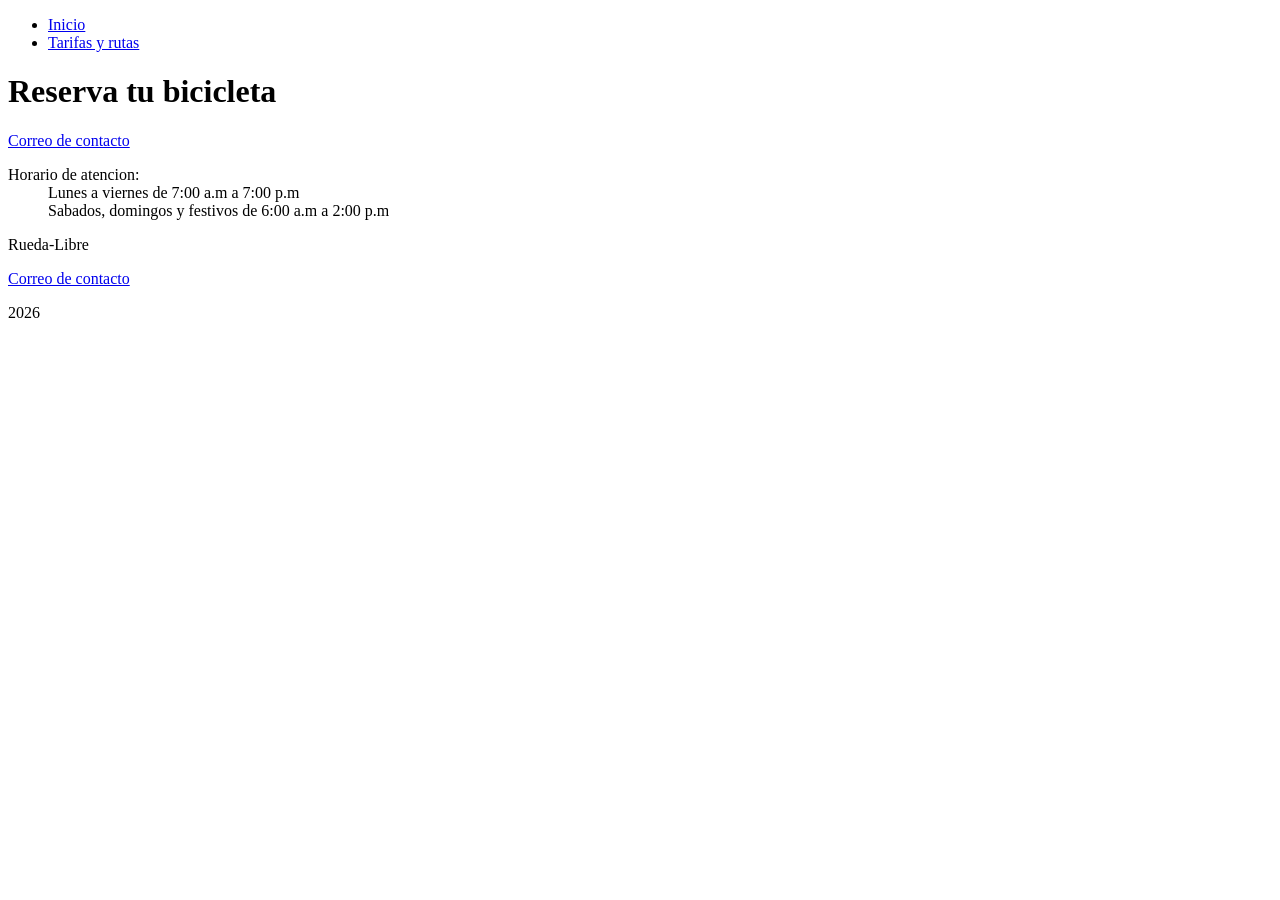
==== paginas/reservas.html @ eed3fe60 "Favicon useful" ====
<!DOCTYPE html>
<html lang="en">
<head>
    <meta charset="UTF-8">
    <meta name="viewport" content="width=device-width, initial-scale=1.0">
    <title>Reservas</title>
    <link rel="icon" href="../img/Logotipo de rueda-libre.png">
    <nav>
        <ul>
            <li><a href="../index.html">Inicio</a></li>
            <li><a href="tarifas.html">Tarifas y rutas</a></li>
            
        </ul>
    </nav>
</head>
<body>
<h1>Reserva tu bicicleta</h1>
    <a href="malito:matiasriosospina@gmail.com">Correo de contacto</a>
<dl>
    <dt>Horario de atencion:</dt>
    <dd>Lunes a viernes de 7:00 a.m a 7:00 p.m</dd>
    <dd>Sabados, domingos y festivos de 6:00 a.m a 2:00 p.m</dd>
</dl>
</body>
<footer>
    <p>Rueda-Libre</p>
    <a href="malito:matiasriosospina1@gmail.com">Correo de contacto</a>
    <p>2026</p>
</footer>
</html>
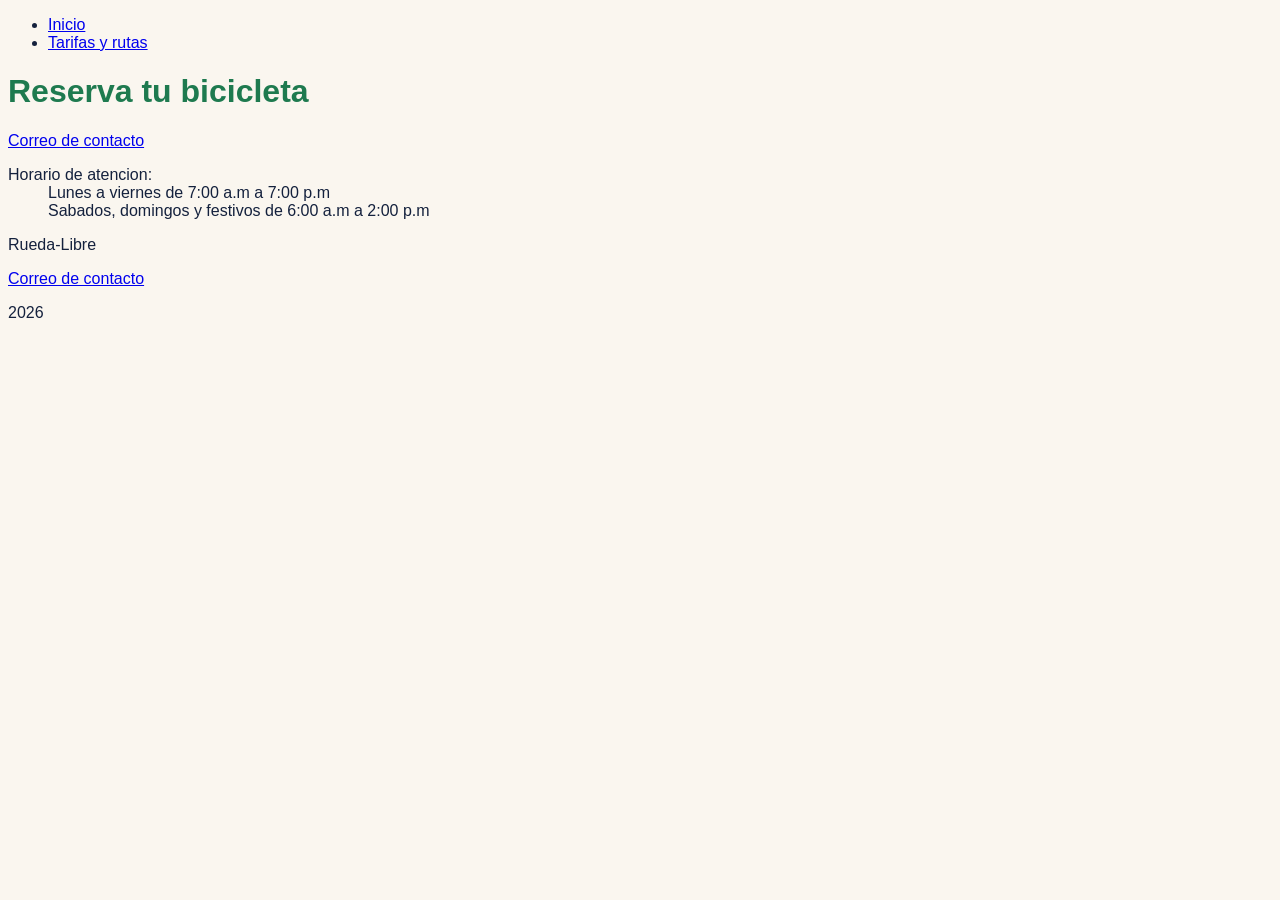
==== commit 1acd418b: "Avances en el proyecto" ====
--- a/paginas/reservas.html
+++ b/paginas/reservas.html
@@ -5,6 +5,7 @@
     <meta name="viewport" content="width=device-width, initial-scale=1.0">
     <title>Reservas</title>
     <link rel="icon" href="../img/Logotipo de rueda-libre.png">
+    <link rel="stylesheet" href="../CSS/styles.css">
     <nav>
         <ul>
             <li><a href="../index.html">Inicio</a></li>
--- a/CSS/styles.css
+++ b/CSS/styles.css
@@ -0,0 +1,27 @@
+:root {
+    --verde-ruta: #1E7A4F;
+    --naranja-pedal: #F39A2B;
+    --azul-noche: #14213D;
+    --crema: #FAF6EF;
+    --gris-asfalto: #5B6470;
+
+    --fuente-titulos: "Montserrat", Arial, sans-serif;
+    --fuente-textos: "Open Sans", Arial, sans-serif;
+
+    --espacio-pequeno: 0.5rem;
+    --espacio-medio: 1rem;
+    --espacio-grande: 2rem;
+}
+
+
+body {
+    font-family: var(--fuente-textos);
+    color: var(--azul-noche);
+    background-color: var(--crema)
+}
+
+h1,h2,h3,h4,h5,h6 {
+    font-family: var(--fuente-titulos);
+    font-weight: 900;
+    color: var(--verde-ruta);
+}
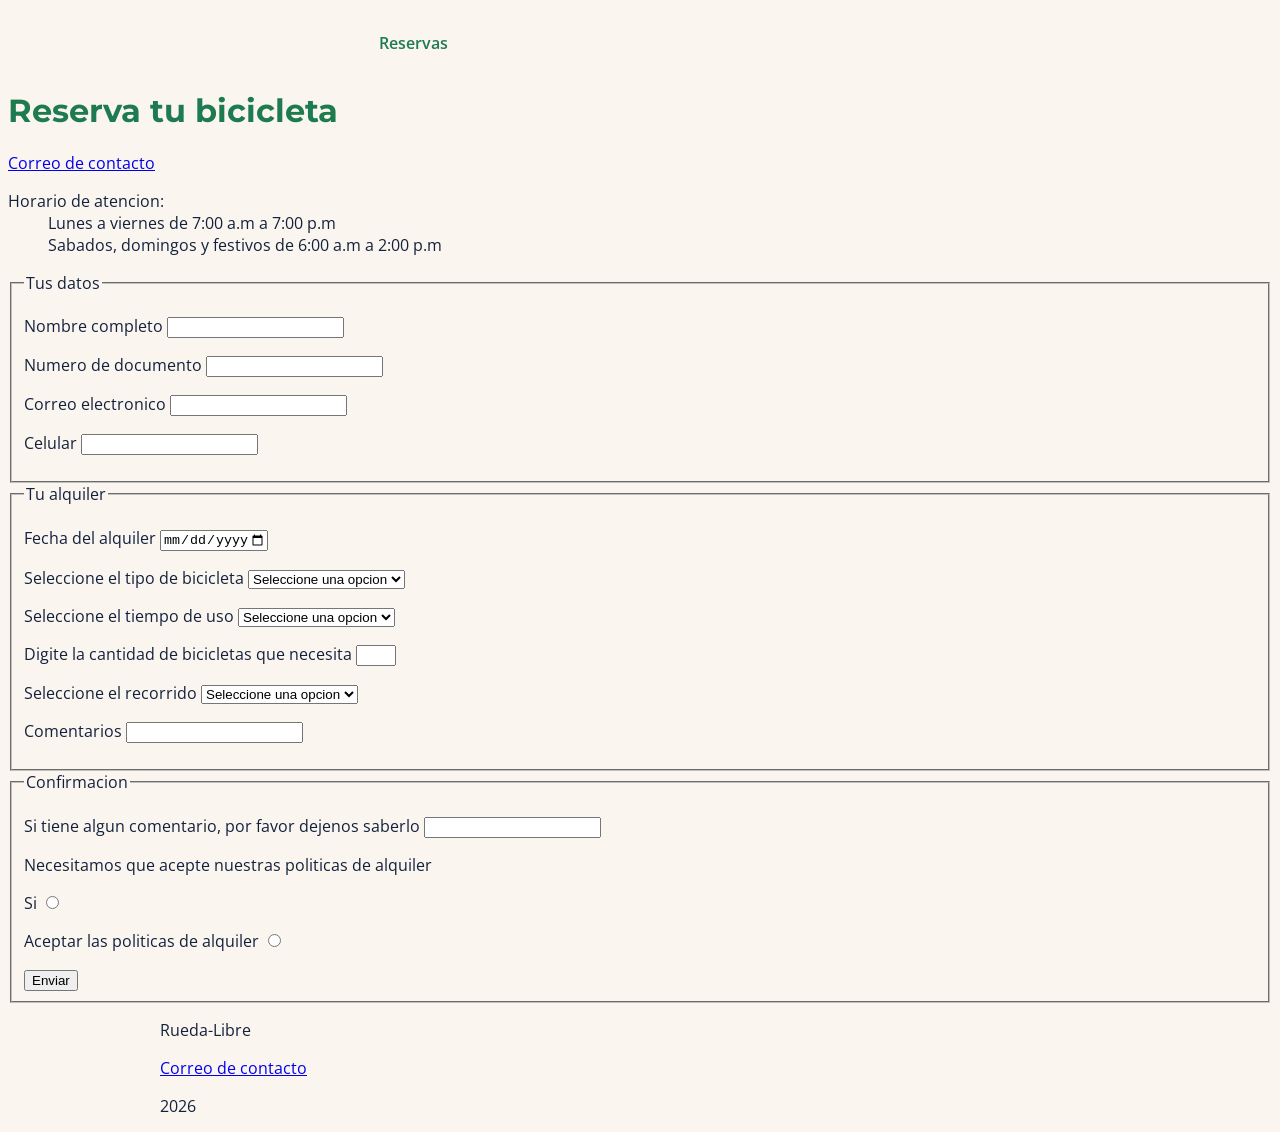
==== commit 85fa15ed: "Cambios CSS" ====
--- a/paginas/reservas.html
+++ b/paginas/reservas.html
@@ -5,12 +5,15 @@
     <meta name="viewport" content="width=device-width, initial-scale=1.0">
     <title>Reservas</title>
     <link rel="icon" href="../img/Logotipo de rueda-libre.png">
+    <link rel="preconnect" href="https://fonts.googleapis.com">
+    <link rel="preconnect" href="https://fonts.gstatic.com" crossorigin>
+    <link href="https://fonts.googleapis.com/css2?family=Montserrat:wght@700&family=Open+Sans:wght@400;600&display=swap" rel="stylesheet">
     <link rel="stylesheet" href="../CSS/styles.css">
     <nav>
-        <ul>
+        <ul id="menu" >
+            <li><a href="tarifas.html">Tarifas y rutas</a></li>
             <li><a href="../index.html">Inicio</a></li>
-            <li><a href="tarifas.html">Tarifas y rutas</a></li>
-            
+            <li><a href="#" class="activo">Reservas</a></li>
         </ul>
     </nav>
 </head>
@@ -22,6 +25,91 @@
     <dd>Lunes a viernes de 7:00 a.m a 7:00 p.m</dd>
     <dd>Sabados, domingos y festivos de 6:00 a.m a 2:00 p.m</dd>
 </dl>
+<section id="Forms">
+        <form action="" method="post">
+            <fieldset class="Tus-datos">
+                <legend>Tus datos</legend>
+                <p>
+                    <label for="nombre">Nombre completo</label>
+                    <input type="text" name="name" id="nombre" required minlength="3">
+                
+                </p>
+                <p>
+                    <label for="numero_de_documento">Numero de documento</label>
+                    <input type="text" required pattern="[0-9]{6,10}" title="Ingrese entre 6 y 10 digitos numericos">
+                </p>
+                <p>
+                    <label for="email">Correo electronico</label>
+                    <input type="email" required>
+                </p>
+                <p>
+                    <label for="celular">Celular</label>
+                    <input type="text" required pattern="3[0-9]{9}" title="El numero debe iniciar por 3 y tener 10 digitos">
+                </p>
+            </fieldset>
+            <fieldset class="Tu-alquiler">
+                <legend>Tu alquiler</legend>
+                <p>
+                    <label for="fecha_alquiler">Fecha del alquiler</label>
+                    <input type="date" required min="2026-1101" max="2026-12-31" >
+                </p>
+                
+                <p>
+                    <label for="Tipo_bicicleta_select">Seleccione el tipo de bicicleta</label>
+                    <select name="Tipo_bicicleta_select" id="Tipo_bicicleta_select" required>
+                        <option value="">Seleccione una opcion</option>
+                        <option value="montaña">Montaña</option>
+                        <option value="urbana">Urbana</option>
+                        <option value="electrica">Electrica</option>
+                    </select>
+                </p>
+                <p>
+                    <label for="tiempo">Seleccione el tiempo de uso</label>
+                    <select name="tiempo" id="tiempo_select">
+                        <option value="">Seleccione una opcion</option>
+                        <option value="1hora">1 hora</option>
+                        <option value="medio_dia">Medio dia</option>
+                        <option value="dia_completo">Dia completo</option>
+                    </select>
+                </p>
+                <p>
+                    <label for="cantidad_bicicletas">Digite la cantidad de bicicletas que necesita</label>
+                    <input type="number" id="" min="1" max="6">
+                </p>
+                <p>
+                    <label for="recorrido_guiado">Seleccione el recorrido</label>
+                    <select name="recorrido_guiado" id="recorrido_guiado">
+                        <option value="">Seleccione una opcion</option>
+                        <option value="ninguno">Ninguno</option>
+                        <option value="cerro">Cerro de las 3 cruces</option>
+                        <option value="estadio">Vuelta estadio</option>
+                        <option value="ruta_lechera">Ruta lechera</option>
+                    </select>
+                </p>
+                <p>
+                    <label for="comentarios">Comentarios</label>
+                    <input type="textarea" name="" id="">
+                </p>
+            </fieldset>
+            <fieldset class="Confirmacion">
+                <legend>Confirmacion</legend>
+                <p>
+                    <label for="comentario">Si tiene algun comentario, por favor dejenos saberlo</label>
+                    <input type="textarea" name="" id="">
+                </p>
+                <p>Necesitamos que acepte nuestras politicas de alquiler</p>
+                <p>
+                    <label for="aceptacion">Si</label>
+                    <input type="radio" name="" id="">
+                </p>
+                <p>
+                    <label for="politicas">Aceptar las politicas de alquiler</label>
+                    <input type="radio" name="" id="" title="Es obligatorio aceptar las politicas">
+                </p>
+                <button type="submit">Enviar</button>
+            </fieldset>
+        </form>
+    </section>
 </body>
 <footer>
     <p>Rueda-Libre</p>
--- a/CSS/styles.css
+++ b/CSS/styles.css
@@ -22,6 +22,68 @@
 
 h1,h2,h3,h4,h5,h6 {
     font-family: var(--fuente-titulos);
-    font-weight: 900;
     color: var(--verde-ruta);
 }
+
+/*#menu a { color: var(--gris-asfalto); }*/
+
+.activo { color: var(--verde-ruta); font-weight: 600; }
+
+.reserva-ahora{
+    text-decoration: none;
+    background-color: #1E7A4F;
+    border-radius: 5px;
+    padding: var(--espacio-pequeno);
+    color: #FAF6EF;
+}
+
+.activo:hover {
+    background-color: #5B6470;
+    color: var(--crema);
+}
+
+*:focus{
+    border-radius: 5px;
+    outline: solid red;
+}
+header {
+    background-color: var(--azul-noche);
+    font-family: var(--fuente-titulos);
+    display: flex;
+}
+nav ul{
+    display: flex;
+    gap: var(--espacio-grande);
+    list-style: none;
+    flex-wrap: wrap;
+    padding: 0;
+}
+nav ul li a {
+    display: block;
+    padding: var(--espacio-medio) var(--espacio-grande);
+    color: var(--crema);
+    text-decoration: none;
+}
+
+#alquiler, #recorridos {
+    border: 1px solid black;
+    border-radius: 5px;
+    margin: var(--espacio-medio);
+    padding: var(--espacio-medio);
+}
+#servicios {
+    display: flex;
+    flex-direction: column;
+    justify-content: center;
+}
+main{
+    max-width: 60rem;
+    width: 100%;
+    margin: 0 auto;
+
+}
+footer {
+    max-width: 60rem;
+    width: 100%;
+    margin: 0 auto;
+}
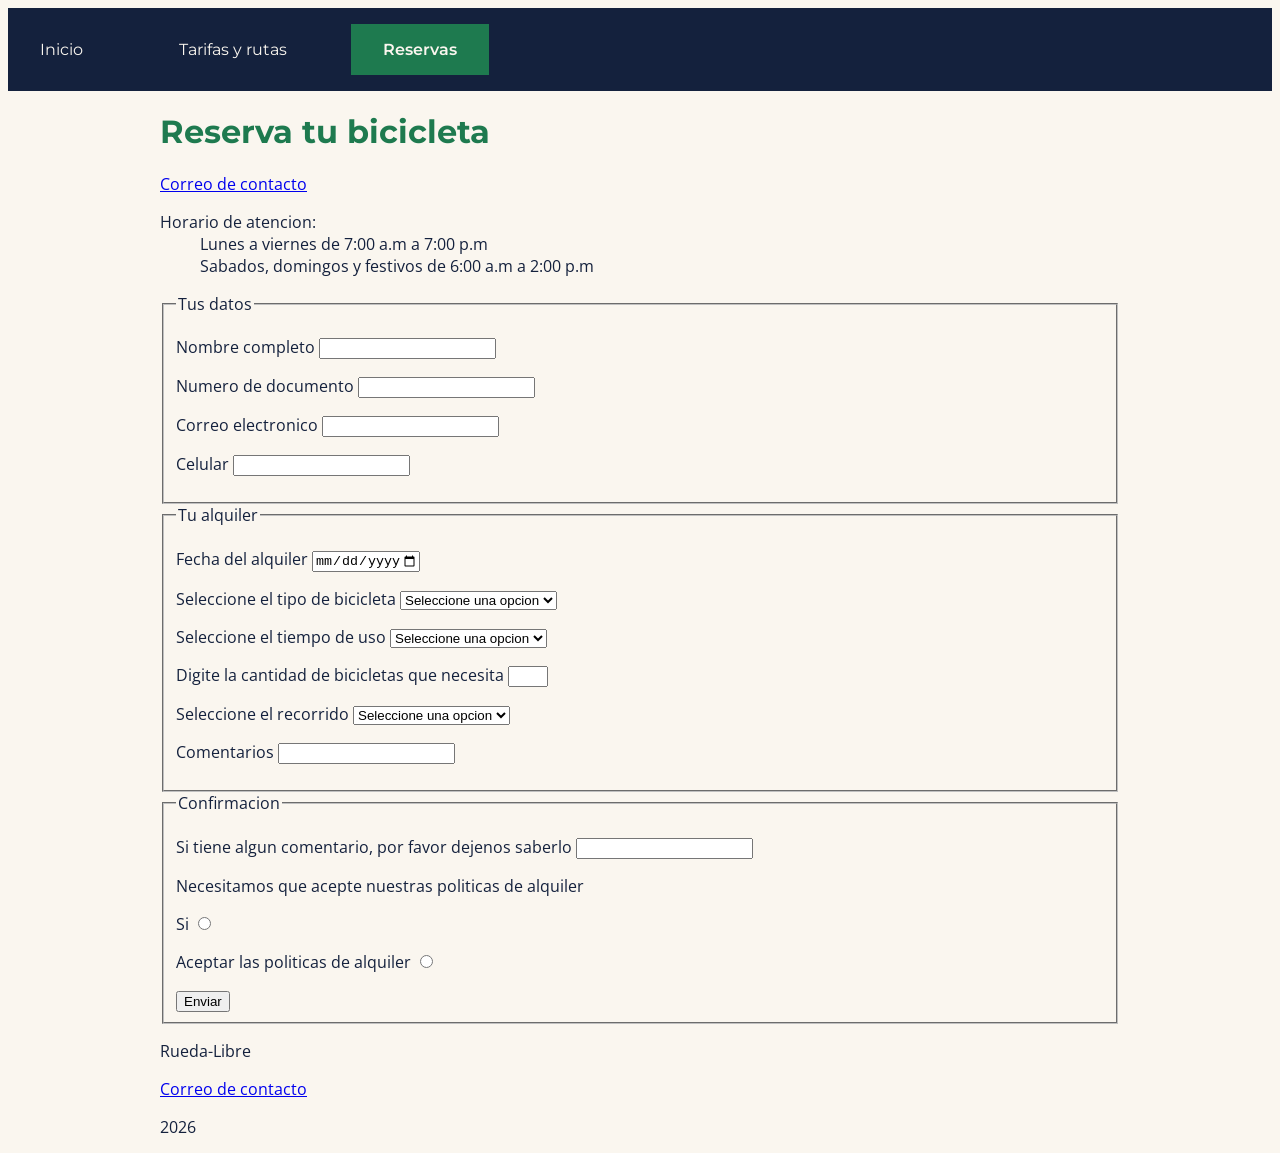
==== commit 19791604: "Cambios agregados de flex-box" ====
--- a/paginas/reservas.html
+++ b/paginas/reservas.html
@@ -1,120 +1,156 @@
-<!DOCTYPE html>
+<!doctype html>
 <html lang="en">
-<head>
-    <meta charset="UTF-8">
-    <meta name="viewport" content="width=device-width, initial-scale=1.0">
+  <head>
+    <meta charset="UTF-8" />
+    <meta name="viewport" content="width=device-width, initial-scale=1.0" />
     <title>Reservas</title>
-    <link rel="icon" href="../img/Logotipo de rueda-libre.png">
-    <link rel="preconnect" href="https://fonts.googleapis.com">
-    <link rel="preconnect" href="https://fonts.gstatic.com" crossorigin>
-    <link href="https://fonts.googleapis.com/css2?family=Montserrat:wght@700&family=Open+Sans:wght@400;600&display=swap" rel="stylesheet">
-    <link rel="stylesheet" href="../CSS/styles.css">
-    <nav>
-        <ul id="menu" >
-            <li><a href="tarifas.html">Tarifas y rutas</a></li>
-            <li><a href="../index.html">Inicio</a></li>
-            <li><a href="#" class="activo">Reservas</a></li>
+    <link rel="icon" href="../img/Logotipo de rueda-libre.png" />
+    <link rel="preconnect" href="https://fonts.googleapis.com" />
+    <link rel="preconnect" href="https://fonts.gstatic.com" crossorigin />
+    <link
+      href="https://fonts.googleapis.com/css2?family=Montserrat:wght@700&family=Open+Sans:wght@400;600&display=swap"
+      rel="stylesheet"
+    />
+    <link rel="stylesheet" href="../CSS/styles.css" />
+  </head>
+  <body>
+    <header>
+      <nav>
+        <ul id="menu">
+          <li><a href="../index.html">Inicio</a></li>
+          <li><a href="tarifas.html">Tarifas y rutas</a></li>          
+          <li><a href="#" class="activo">Reservas</a></li>
         </ul>
-    </nav>
-</head>
-<body>
-<h1>Reserva tu bicicleta</h1>
-    <a href="malito:matiasriosospina@gmail.com">Correo de contacto</a>
-<dl>
-    <dt>Horario de atencion:</dt>
-    <dd>Lunes a viernes de 7:00 a.m a 7:00 p.m</dd>
-    <dd>Sabados, domingos y festivos de 6:00 a.m a 2:00 p.m</dd>
-</dl>
-<section id="Forms">
+      </nav>
+    </header>
+    <main>
+      <h1>Reserva tu bicicleta</h1>
+      <a href="malito:matiasriosospina@gmail.com">Correo de contacto</a>
+      <dl>
+        <dt>Horario de atencion:</dt>
+        <dd>Lunes a viernes de 7:00 a.m a 7:00 p.m</dd>
+        <dd>Sabados, domingos y festivos de 6:00 a.m a 2:00 p.m</dd>
+      </dl>
+      <section id="Forms">
         <form action="" method="post">
-            <fieldset class="Tus-datos">
-                <legend>Tus datos</legend>
-                <p>
-                    <label for="nombre">Nombre completo</label>
-                    <input type="text" name="name" id="nombre" required minlength="3">
-                
-                </p>
-                <p>
-                    <label for="numero_de_documento">Numero de documento</label>
-                    <input type="text" required pattern="[0-9]{6,10}" title="Ingrese entre 6 y 10 digitos numericos">
-                </p>
-                <p>
-                    <label for="email">Correo electronico</label>
-                    <input type="email" required>
-                </p>
-                <p>
-                    <label for="celular">Celular</label>
-                    <input type="text" required pattern="3[0-9]{9}" title="El numero debe iniciar por 3 y tener 10 digitos">
-                </p>
-            </fieldset>
-            <fieldset class="Tu-alquiler">
-                <legend>Tu alquiler</legend>
-                <p>
-                    <label for="fecha_alquiler">Fecha del alquiler</label>
-                    <input type="date" required min="2026-1101" max="2026-12-31" >
-                </p>
-                
-                <p>
-                    <label for="Tipo_bicicleta_select">Seleccione el tipo de bicicleta</label>
-                    <select name="Tipo_bicicleta_select" id="Tipo_bicicleta_select" required>
-                        <option value="">Seleccione una opcion</option>
-                        <option value="montaña">Montaña</option>
-                        <option value="urbana">Urbana</option>
-                        <option value="electrica">Electrica</option>
-                    </select>
-                </p>
-                <p>
-                    <label for="tiempo">Seleccione el tiempo de uso</label>
-                    <select name="tiempo" id="tiempo_select">
-                        <option value="">Seleccione una opcion</option>
-                        <option value="1hora">1 hora</option>
-                        <option value="medio_dia">Medio dia</option>
-                        <option value="dia_completo">Dia completo</option>
-                    </select>
-                </p>
-                <p>
-                    <label for="cantidad_bicicletas">Digite la cantidad de bicicletas que necesita</label>
-                    <input type="number" id="" min="1" max="6">
-                </p>
-                <p>
-                    <label for="recorrido_guiado">Seleccione el recorrido</label>
-                    <select name="recorrido_guiado" id="recorrido_guiado">
-                        <option value="">Seleccione una opcion</option>
-                        <option value="ninguno">Ninguno</option>
-                        <option value="cerro">Cerro de las 3 cruces</option>
-                        <option value="estadio">Vuelta estadio</option>
-                        <option value="ruta_lechera">Ruta lechera</option>
-                    </select>
-                </p>
-                <p>
-                    <label for="comentarios">Comentarios</label>
-                    <input type="textarea" name="" id="">
-                </p>
-            </fieldset>
-            <fieldset class="Confirmacion">
-                <legend>Confirmacion</legend>
-                <p>
-                    <label for="comentario">Si tiene algun comentario, por favor dejenos saberlo</label>
-                    <input type="textarea" name="" id="">
-                </p>
-                <p>Necesitamos que acepte nuestras politicas de alquiler</p>
-                <p>
-                    <label for="aceptacion">Si</label>
-                    <input type="radio" name="" id="">
-                </p>
-                <p>
-                    <label for="politicas">Aceptar las politicas de alquiler</label>
-                    <input type="radio" name="" id="" title="Es obligatorio aceptar las politicas">
-                </p>
-                <button type="submit">Enviar</button>
-            </fieldset>
+          <fieldset class="Tus-datos">
+            <legend>Tus datos</legend>
+            <p>
+              <label for="nombre">Nombre completo</label>
+              <input
+                type="text"
+                name="name"
+                id="nombre"
+                required
+                minlength="3"
+              />
+            </p>
+            <p>
+              <label for="numero_de_documento">Numero de documento</label>
+              <input
+                type="text"
+                required
+                pattern="[0-9]{6,10}"
+                title="Ingrese entre 6 y 10 digitos numericos"
+              />
+            </p>
+            <p>
+              <label for="email">Correo electronico</label>
+              <input type="email" required />
+            </p>
+            <p>
+              <label for="celular">Celular</label>
+              <input
+                type="text"
+                required
+                pattern="3[0-9]{9}"
+                title="El numero debe iniciar por 3 y tener 10 digitos"
+              />
+            </p>
+          </fieldset>
+          <fieldset class="Tu-alquiler">
+            <legend>Tu alquiler</legend>
+            <p>
+              <label for="fecha_alquiler">Fecha del alquiler</label>
+              <input type="date" required min="2026-1101" max="2026-12-31" />
+            </p>
+
+            <p>
+              <label for="Tipo_bicicleta_select"
+                >Seleccione el tipo de bicicleta</label
+              >
+              <select
+                name="Tipo_bicicleta_select"
+                id="Tipo_bicicleta_select"
+                required
+              >
+                <option value="">Seleccione una opcion</option>
+                <option value="montaña">Montaña</option>
+                <option value="urbana">Urbana</option>
+                <option value="electrica">Electrica</option>
+              </select>
+            </p>
+            <p>
+              <label for="tiempo">Seleccione el tiempo de uso</label>
+              <select name="tiempo" id="tiempo_select">
+                <option value="">Seleccione una opcion</option>
+                <option value="1hora">1 hora</option>
+                <option value="medio_dia">Medio dia</option>
+                <option value="dia_completo">Dia completo</option>
+              </select>
+            </p>
+            <p>
+              <label for="cantidad_bicicletas"
+                >Digite la cantidad de bicicletas que necesita</label
+              >
+              <input type="number" id="" min="1" max="6" />
+            </p>
+            <p>
+              <label for="recorrido_guiado">Seleccione el recorrido</label>
+              <select name="recorrido_guiado" id="recorrido_guiado">
+                <option value="">Seleccione una opcion</option>
+                <option value="ninguno">Ninguno</option>
+                <option value="cerro">Cerro de las 3 cruces</option>
+                <option value="estadio">Vuelta estadio</option>
+                <option value="ruta_lechera">Ruta lechera</option>
+              </select>
+            </p>
+            <p>
+              <label for="comentarios">Comentarios</label>
+              <input type="textarea" name="" id="" />
+            </p>
+          </fieldset>
+          <fieldset class="Confirmacion">
+            <legend>Confirmacion</legend>
+            <p>
+              <label for="comentario"
+                >Si tiene algun comentario, por favor dejenos saberlo</label
+              >
+              <input type="textarea" name="" id="" />
+            </p>
+            <p>Necesitamos que acepte nuestras politicas de alquiler</p>
+            <p>
+              <label for="aceptacion">Si</label>
+              <input type="radio" name="" id="" />
+            </p>
+            <p>
+              <label for="politicas">Aceptar las politicas de alquiler</label>
+              <input
+                type="radio"
+                name=""
+                id=""
+                title="Es obligatorio aceptar las politicas"
+              />
+            </p>
+            <button type="submit">Enviar</button>
+          </fieldset>
         </form>
-    </section>
-</body>
-<footer>
-    <p>Rueda-Libre</p>
-    <a href="malito:matiasriosospina1@gmail.com">Correo de contacto</a>
-    <p>2026</p>
-</footer>
+      </section>
+    </main>
+    <footer>
+      <p>Rueda-Libre</p>
+      <a href="malito:matiasriosospina1@gmail.com">Correo de contacto</a>
+      <p>2026</p>
+    </footer>
+  </body>
 </html>
-
--- a/CSS/styles.css
+++ b/CSS/styles.css
@@ -1,89 +1,120 @@
+*{
+  box-sizing: border-box;
+}
+
 :root {
-    --verde-ruta: #1E7A4F;
-    --naranja-pedal: #F39A2B;
-    --azul-noche: #14213D;
-    --crema: #FAF6EF;
-    --gris-asfalto: #5B6470;
+  --verde-ruta: #1e7a4f;
+  --naranja-pedal: #f39a2b;
+  --azul-noche: #14213d;
+  --crema: #faf6ef;
+  --gris-asfalto: #5b6470;
 
-    --fuente-titulos: "Montserrat", Arial, sans-serif;
-    --fuente-textos: "Open Sans", Arial, sans-serif;
+  --fuente-titulos: "Montserrat", Arial, sans-serif;
+  --fuente-textos: "Open Sans", Arial, sans-serif;
 
-    --espacio-pequeno: 0.5rem;
-    --espacio-medio: 1rem;
-    --espacio-grande: 2rem;
+  --espacio-pequeno: 0.5rem;
+  --espacio-medio: 1rem;
+  --espacio-grande: 2rem;
+}
+
+body {
+  font-family: var(--fuente-textos);
+  color: var(--azul-noche);
+  background-color: var(--crema);
+}
+
+h1,h2,h3,h4,h5,h6 {
+  font-family: var(--fuente-titulos);
+  color: var(--verde-ruta);
+}
+
+.menu a {
+  color: white;
+  text-decoration: none;
+
+}
+
+#menu a.activo {
+  color: var(--crema);
+  font-weight: 600;
+  background-color: var(--verde-ruta);
+
+}
+
+.reserva-ahora {
+  text-decoration: none;
+  background-color: #1e7a4f;
+  border-radius: 5px;
+  padding: var(--espacio-pequeno);
+  color: #faf6ef;
 }
 
 
-body {
-    font-family: var(--fuente-textos);
-    color: var(--azul-noche);
-    background-color: var(--crema)
+#menu a:hover {
+  color: var(--naranja-pedal);
+  background-color: var(--gris-asfalto);
+  
+}
+#menu a:focus {
+  outline: 3px solid var(--naranja-pedal);
+  outline-offset: var(--espacio-pequeno);
+  color: var(--naranja-pedal);
 }
 
-h1,h2,h3,h4,h5,h6 {
-    font-family: var(--fuente-titulos);
-    color: var(--verde-ruta);
+header {
+  background-color: var(--azul-noche);
+  font-family: var(--fuente-titulos);
+  display: flex;
+}
+nav ul {
+  display: flex;
+  gap: var(--espacio-grande);
+  list-style: none;
+  flex-wrap: wrap;
+  padding: 0;
+}
+nav ul li a {
+  display: block;
+  padding: var(--espacio-medio) var(--espacio-grande);
+  color: var(--crema);
+  text-decoration: none;
 }
 
-/*#menu a { color: var(--gris-asfalto); }*/
-
-.activo { color: var(--verde-ruta); font-weight: 600; }
-
-.reserva-ahora{
-    text-decoration: none;
-    background-color: #1E7A4F;
-    border-radius: 5px;
-    padding: var(--espacio-pequeno);
-    color: #FAF6EF;
+.alquiler,
+.recorridos {
+  flex: 1 1 18rem;
+  margin: 0;
+  padding: var(--espacio-medio);
+  border: 1px solid var(--gris-asfalto);
+  border-radius: 5px;
 }
 
-.activo:hover {
-    background-color: #5B6470;
-    color: var(--crema);
+.alquiler img,
+.recorridos img {
+  display: block;
+  max-width: 100%;
+  height: auto;
 }
 
-*:focus{
-    border-radius: 5px;
-    outline: solid red;
+#servicios {
+  display: flex;
+  flex-wrap: wrap;
+  gap: var(--espacio-medio);
 }
-header {
-    background-color: var(--azul-noche);
-    font-family: var(--fuente-titulos);
-    display: flex;
-}
-nav ul{
-    display: flex;
-    gap: var(--espacio-grande);
-    list-style: none;
-    flex-wrap: wrap;
-    padding: 0;
-}
-nav ul li a {
-    display: block;
-    padding: var(--espacio-medio) var(--espacio-grande);
-    color: var(--crema);
-    text-decoration: none;
+#servicios > h2 {
+  flex-basis: 100%;
 }
 
-#alquiler, #recorridos {
-    border: 1px solid black;
-    border-radius: 5px;
-    margin: var(--espacio-medio);
-    padding: var(--espacio-medio);
-}
-#servicios {
-    display: flex;
-    flex-direction: column;
-    justify-content: center;
-}
-main{
-    max-width: 60rem;
-    width: 100%;
-    margin: 0 auto;
-
+main {
+  max-width: 60rem;
+  width: 100%;
+  margin: 0 auto;
+  box-sizing: border-box;
 }
 footer {
-    max-width: 60rem;
-    width: 100%;
-    margin: 0 auto;
+  max-width: 60rem;
+  width: 100%;
+  margin: 0 auto;
 }
+
+
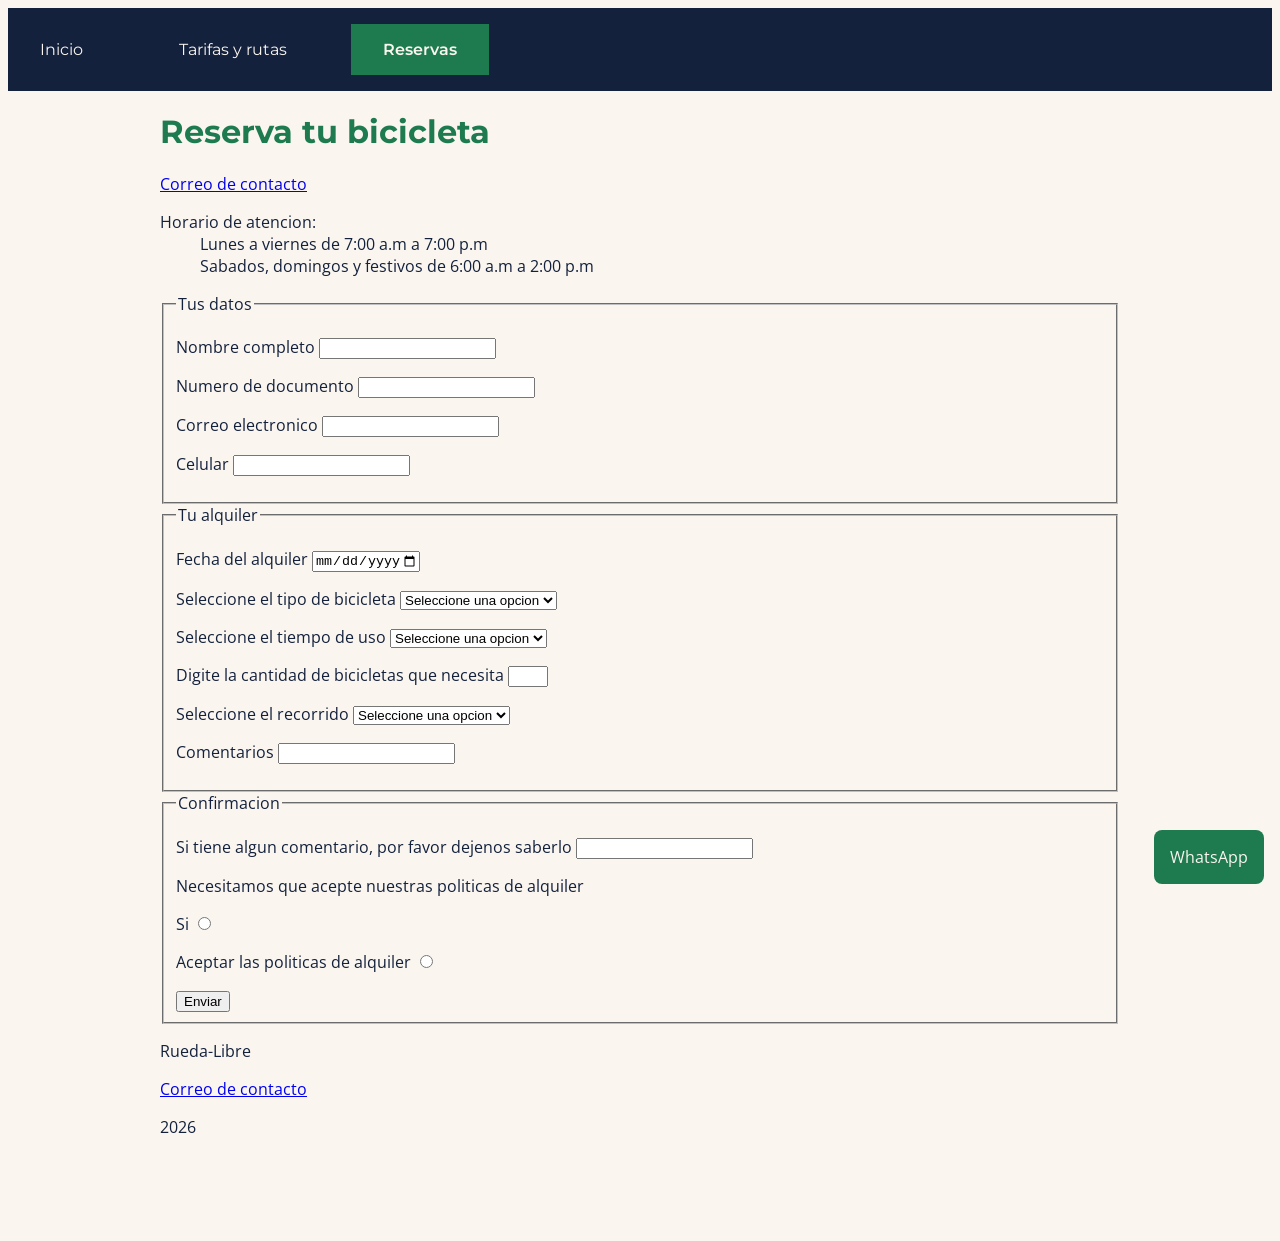
==== commit e5086b6b: "Semana 1 finalizada" ====
--- a/paginas/reservas.html
+++ b/paginas/reservas.html
@@ -25,7 +25,7 @@
     </header>
     <main>
       <h1>Reserva tu bicicleta</h1>
-      <a href="malito:matiasriosospina@gmail.com">Correo de contacto</a>
+      <a href="mailto:matiasriosospina@gmail.com">Correo de contacto</a>
       <dl>
         <dt>Horario de atencion:</dt>
         <dd>Lunes a viernes de 7:00 a.m a 7:00 p.m</dd>
@@ -117,7 +117,7 @@
             </p>
             <p>
               <label for="comentarios">Comentarios</label>
-              <input type="textarea" name="" id="" />
+              <input type="textarea" name="comentarios" id="comentarios" />
             </p>
           </fieldset>
           <fieldset class="Confirmacion">
@@ -149,8 +149,12 @@
     </main>
     <footer>
       <p>Rueda-Libre</p>
-      <a href="malito:matiasriosospina1@gmail.com">Correo de contacto</a>
+      <a href="mailto:matiasriosospina1@gmail.com">Correo de contacto</a>
       <p>2026</p>
     </footer>
+  <a class="whatsapp"
+  href="https://wa.me/573000000000"
+  target="_blank"
+  rel="noopener noreferrer">WhatsApp</a>
   </body>
 </html>
--- a/CSS/styles.css
+++ b/CSS/styles.css
@@ -1,4 +1,6 @@
-*{
+*,
+*::before,
+*::after {
   box-sizing: border-box;
 }
 
@@ -82,7 +84,6 @@
 
 .alquiler,
 .recorridos {
-  flex: 1 1 18rem;
   margin: 0;
   padding: var(--espacio-medio);
   border: 1px solid var(--gris-asfalto);
@@ -101,8 +102,34 @@
   flex-wrap: wrap;
   gap: var(--espacio-medio);
 }
+#servicios > article {
+  flex: 1 1 18rem;
+  min-width: 0;
+}
 #servicios > h2 {
   flex-basis: 100%;
+}
+
+.tarjeta {
+  position: relative;
+  padding: var(--espacio-medio);
+  border: 1px solid var(--gris-asfalto);
+  border-radius: 0.5rem;
+  margin-bottom: var(--espacio-medio);
+}
+
+.etiqueta-nuevo {
+  position: absolute;
+  top: var(--espacio-pequeno);
+  right: var(--espacio-pequeno);
+  color: var(--azul-noche);
+  background-color: var(--naranja-pedal);
+}
+
+.tarjeta img {
+  display: block;
+  width: 100%;
+  height: auto;
 }
 
 main {
@@ -117,4 +144,17 @@
   margin: 0 auto;
 }
 
+body {
+  padding-bottom: 5rem;
+}
 
+.whatsapp {
+  position: fixed;
+  right: var(--espacio-medio);
+  bottom: var(--espacio-medio);
+  padding: var(--espacio-medio);
+  color: var(--crema);
+  background-color: var(--verde-ruta);
+  border-radius: var(--espacio-pequeno);
+  text-decoration: none;
+}
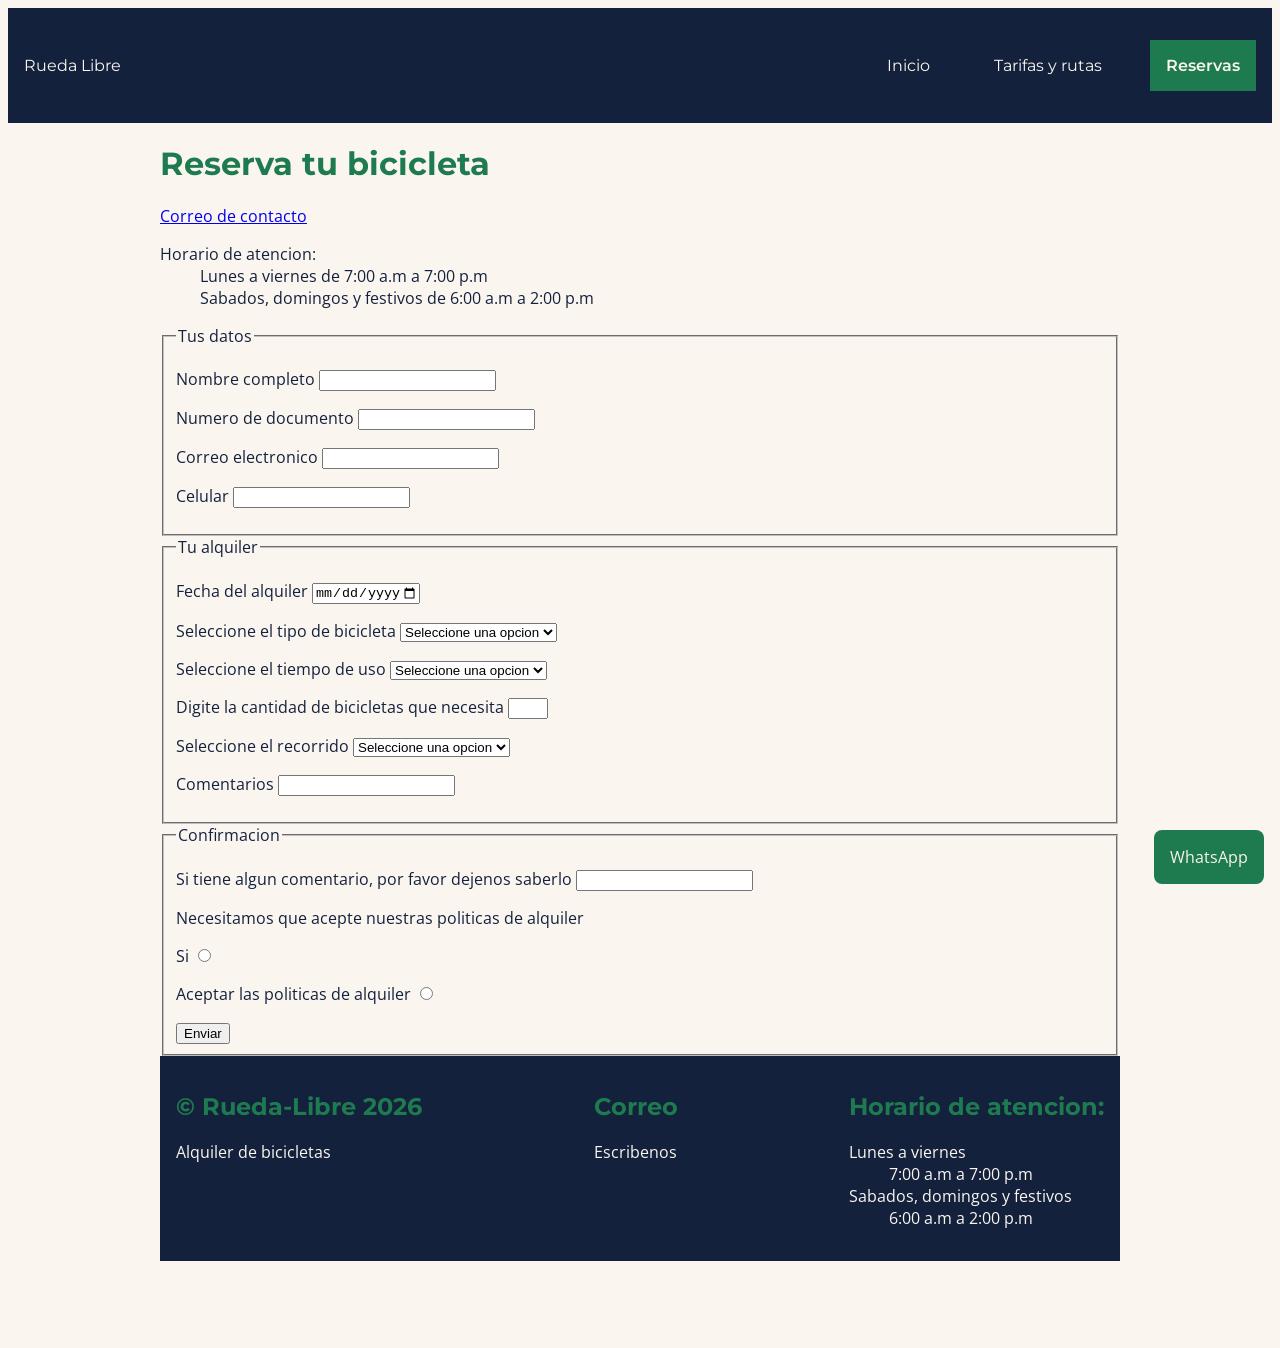
==== commit e8c9923b: "Cambios realizados hasta punto 1 semana 2" ====
--- a/paginas/reservas.html
+++ b/paginas/reservas.html
@@ -15,6 +15,7 @@
   </head>
   <body>
     <header>
+      <a class="marca" href="../index.html">Rueda Libre</a>
       <nav>
         <ul id="menu">
           <li><a href="../index.html">Inicio</a></li>
@@ -148,9 +149,24 @@
       </section>
     </main>
     <footer>
-      <p>Rueda-Libre</p>
-      <a href="mailto:matiasriosospina1@gmail.com">Correo de contacto</a>
-      <p>2026</p>
+      
+      <section>
+        <h2>© Rueda-Libre 2026</h2>
+        <p>Alquiler de bicicletas</p>
+      </section>
+      <section>
+        <h2>Correo</h2>
+        <a href="mailto:matiasriosospina1@gmail.com">Escribenos</a>
+      </section>
+      <section>
+        <h2>Horario de atencion:</h2>
+        <dl class = "horario">
+          <dt>Lunes a viernes</dt>
+          <dd>7:00 a.m a 7:00 p.m</dd>
+          <dt>Sabados, domingos y festivos</dt>
+          <dd>6:00 a.m a 2:00 p.m</dd>
+        </dl>
+      </section>
     </footer>
   <a class="whatsapp"
   href="https://wa.me/573000000000"
--- a/CSS/styles.css
+++ b/CSS/styles.css
@@ -1,3 +1,4 @@
+/* MODELO DE CAJA Y VARIABLES */
 *,
 *::before,
 *::after {
@@ -19,10 +20,12 @@
   --espacio-grande: 2rem;
 }
 
+/* CUERPO Y TIPOGRAFÍA */
 body {
   font-family: var(--fuente-textos);
   color: var(--azul-noche);
   background-color: var(--crema);
+  padding-bottom: 5rem;
 }
 
 h1,h2,h3,h4,h5,h6 {
@@ -30,6 +33,7 @@
   color: var(--verde-ruta);
 }
 
+/* ENLACES DEL MENÚ Y ESTADOS */
 .menu a {
   color: white;
   text-decoration: none;
@@ -43,6 +47,7 @@
 
 }
 
+/* BOTÓN DE RESERVA */
 .reserva-ahora {
   text-decoration: none;
   background-color: #1e7a4f;
@@ -52,9 +57,10 @@
 }
 
 
+/* ESTADOS HOVER Y FOCO */
 #menu a:hover {
+  text-decoration: underline;
   color: var(--naranja-pedal);
-  background-color: var(--gris-asfalto);
   
 }
 #menu a:focus {
@@ -63,10 +69,17 @@
   color: var(--naranja-pedal);
 }
 
+/* ENCABEZADO Y NAVEGACIÓN */
 header {
+  display: flex;
+  justify-content: space-between;
+  align-items: center;
+  gap: var(--espacio-medio);
+  flex-wrap: wrap;
+  padding: var(--espacio-medio);
   background-color: var(--azul-noche);
   font-family: var(--fuente-titulos);
-  display: flex;
+  
 }
 nav ul {
   display: flex;
@@ -77,11 +90,12 @@
 }
 nav ul li a {
   display: block;
-  padding: var(--espacio-medio) var(--espacio-grande);
-  color: var(--crema);
-  text-decoration: none;
-}
-
+  padding: var(--espacio-medio);
+  color: var(--crema);
+  text-decoration: none;
+}
+
+/* TARJETAS DE ALQUILER Y RECORRIDOS */
 .alquiler,
 .recorridos {
   margin: 0;
@@ -97,6 +111,7 @@
   height: auto;
 }
 
+/* DISTRIBUCIÓN DE LAS TARJETAS DE SERVICIOS */
 #servicios {
   display: flex;
   flex-wrap: wrap;
@@ -110,6 +125,7 @@
   flex-basis: 100%;
 }
 
+/* TARJETA ELÉCTRICA Y ETIQUETA “NUEVO” */
 .tarjeta {
   position: relative;
   padding: var(--espacio-medio);
@@ -132,22 +148,31 @@
   height: auto;
 }
 
+/* ANCHO DEL CONTENIDO PRINCIPAL Y DEL PIE */
 main {
   max-width: 60rem;
   width: 100%;
   margin: 0 auto;
-  box-sizing: border-box;
 }
 footer {
   max-width: 60rem;
   width: 100%;
   margin: 0 auto;
-}
-
-body {
-  padding-bottom: 5rem;
-}
-
+  display: flex;
+  flex-direction: row;
+  justify-content: space-between;
+  align-items: flex-start;
+  flex-wrap: wrap;
+  gap: var(--espacio-medio);
+  background-color: var(--azul-noche);
+  color: var(--crema);
+  text-decoration: none; 
+  padding: var(--espacio-medio);
+  
+  
+}
+
+/* ENLACE FIJO DE WHATSAPP */
 .whatsapp {
   position: fixed;
   right: var(--espacio-medio);
@@ -158,3 +183,27 @@
   border-radius: var(--espacio-pequeno);
   text-decoration: none;
 }
+
+/* MARCA DEL ENCABEZADO */
+.marca{
+  text-decoration: none;
+  color: var(--crema);
+  white-space: nowrap;
+}
+/* ENLACE DEL PIE: estado normal, hover y foco */
+footer a,
+footer a:visited {
+  color: var(--crema);
+  text-decoration: none;
+}
+
+footer a:hover,
+footer a:focus {
+  color: var(--naranja-pedal);
+  text-decoration: none;
+}
+
+footer a:focus {
+  outline: 3px solid var(--naranja-pedal);
+  outline-offset: var(--espacio-pequeno);
+}
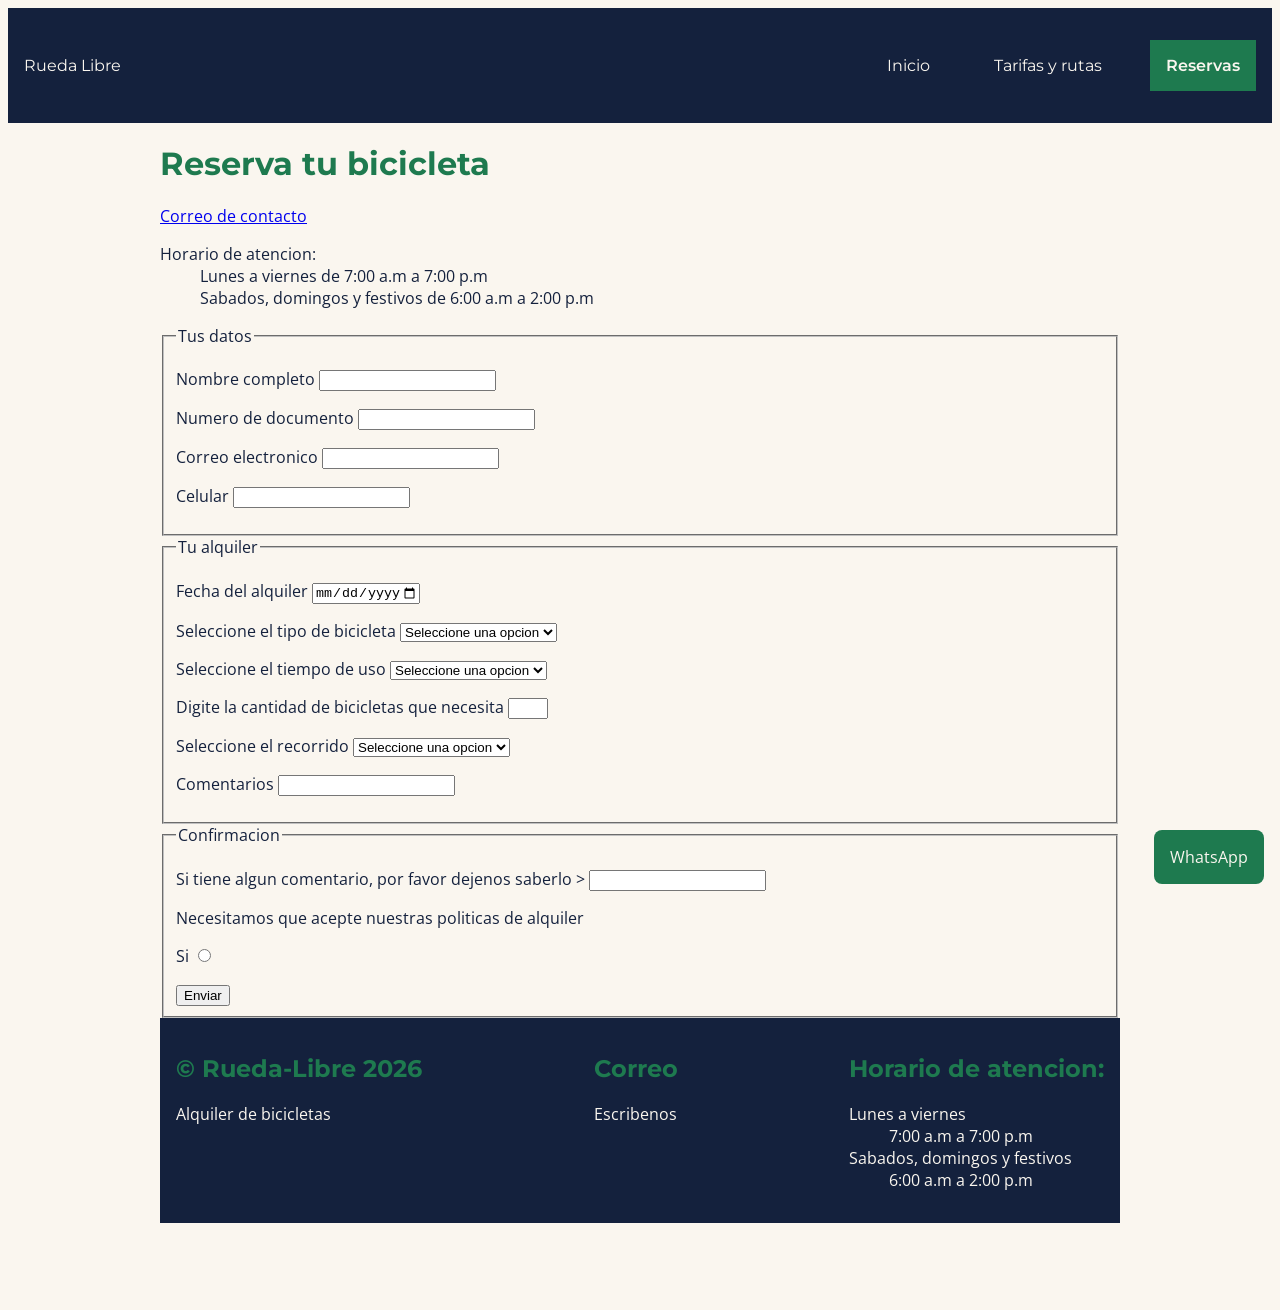
==== commit 1aab74d1: "CAMBIOS" ====
--- a/paginas/reservas.html
+++ b/paginas/reservas.html
@@ -77,14 +77,8 @@
             </p>
 
             <p>
-              <label for="Tipo_bicicleta_select"
-                >Seleccione el tipo de bicicleta</label
-              >
-              <select
-                name="Tipo_bicicleta_select"
-                id="Tipo_bicicleta_select"
-                required
-              >
+              <label for="Tipo_bicicleta_select">Seleccione el tipo de bicicleta</label>
+              <select name="Tipo_bicicleta" id="Tipo_bicicleta_select" required>
                 <option value="">Seleccione una opcion</option>
                 <option value="montaña">Montaña</option>
                 <option value="urbana">Urbana</option>
@@ -124,24 +118,15 @@
           <fieldset class="Confirmacion">
             <legend>Confirmacion</legend>
             <p>
-              <label for="comentario"
-                >Si tiene algun comentario, por favor dejenos saberlo</label
+              <label for="comentario">Si tiene algun comentario, por favor dejenos saberlo</label>
               >
               <input type="textarea" name="" id="" />
             </p>
             <p>Necesitamos que acepte nuestras politicas de alquiler</p>
-            <p>
+            
               <label for="aceptacion">Si</label>
-              <input type="radio" name="" id="" />
-            </p>
-            <p>
-              <label for="politicas">Aceptar las politicas de alquiler</label>
-              <input
-                type="radio"
-                name=""
-                id=""
-                title="Es obligatorio aceptar las politicas"
-              />
+              <input type="radio" name="aceptacion" id="aceptacion" />
+            
             </p>
             <button type="submit">Enviar</button>
           </fieldset>
--- a/CSS/styles.css
+++ b/CSS/styles.css
@@ -206,4 +206,39 @@
 footer a:focus {
   outline: 3px solid var(--naranja-pedal);
   outline-offset: var(--espacio-pequeno);
+}
+
+/* CUADRÍCULA DE LA FLOTA */
+.flota-grid {
+  display: grid;
+  grid-template-columns: repeat(auto-fit, minmax(14rem, 1fr));
+  gap: var(--espacio-medio);
+}
+
+/* CONTENIDO DE CADA TARJETA */
+.bicicleta-card {
+  display: flex;
+  flex-direction: column;
+  justify-content: space-between;
+  min-width: 0;
+  height: 100%;
+  padding: var(--espacio-medio);
+  border: 1px solid var(--gris-asfalto);
+  border-radius: 0.5rem;
+}
+
+.bicicleta-card img {
+  display: block;
+  width: 100%;
+  height: 12rem;
+  object-fit: cover;
+  margin-bottom: var(--espacio-medio);
+}
+
+.bicicleta-card .precio {
+  font-weight: 600;
+}
+
+.bicicleta-card .reserva-ahora {
+  align-self: flex-start;
 }
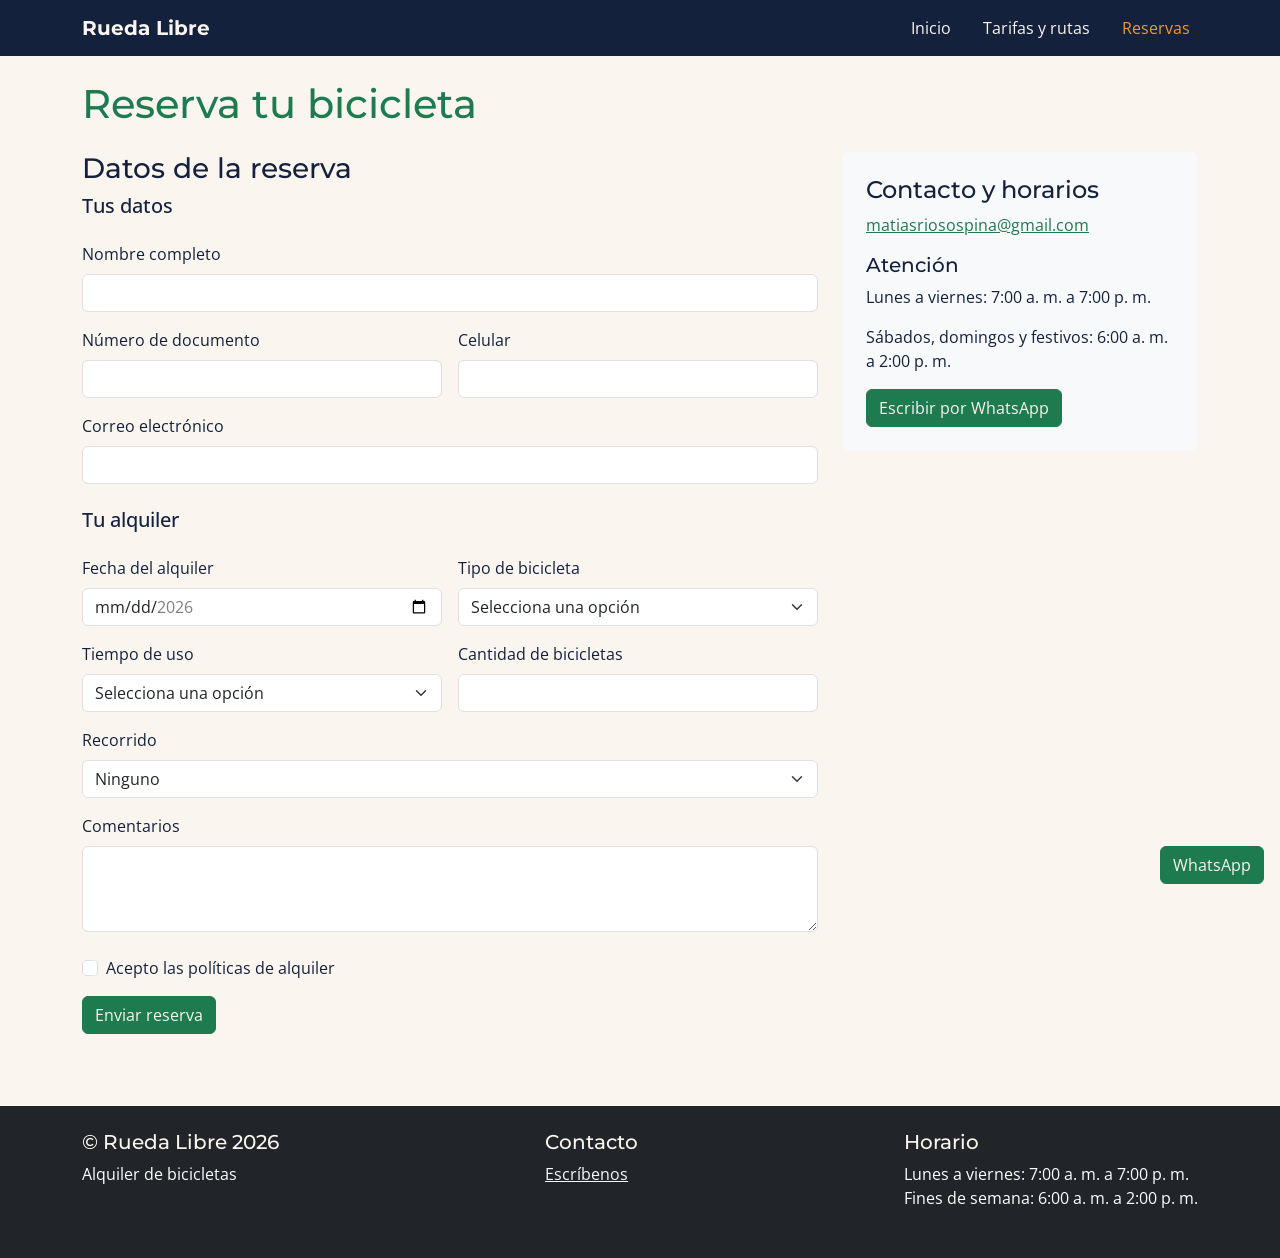
==== commit 16767244: "feat: completar ejercicios 3 a 8 con Bootstrap" ====
--- a/paginas/reservas.html
+++ b/paginas/reservas.html
@@ -1,161 +1,130 @@
 <!doctype html>
-<html lang="en">
+<html lang="es">
   <head>
     <meta charset="UTF-8" />
     <meta name="viewport" content="width=device-width, initial-scale=1.0" />
-    <title>Reservas</title>
     <link rel="icon" href="../img/Logotipo de rueda-libre.png" />
     <link rel="preconnect" href="https://fonts.googleapis.com" />
     <link rel="preconnect" href="https://fonts.gstatic.com" crossorigin />
-    <link
-      href="https://fonts.googleapis.com/css2?family=Montserrat:wght@700&family=Open+Sans:wght@400;600&display=swap"
-      rel="stylesheet"
-    />
+    <link href="https://fonts.googleapis.com/css2?family=Montserrat:wght@700&family=Open+Sans:wght@400;600&display=swap" rel="stylesheet" />
+    <link href="https://cdn.jsdelivr.net/npm/bootstrap@5.3.8/dist/css/bootstrap.min.css" rel="stylesheet" integrity="sha384-sRIl4kxILFvY47J16cr9ZwB07vP4J8+LH7qKQnuqkuIAvNWLzeN8tE5YBujZqJLB" crossorigin="anonymous" />
     <link rel="stylesheet" href="../CSS/styles.css" />
+    <title>Reservas | Rueda Libre</title>
   </head>
   <body>
-    <header>
-      <a class="marca" href="../index.html">Rueda Libre</a>
-      <nav>
-        <ul id="menu">
-          <li><a href="../index.html">Inicio</a></li>
-          <li><a href="tarifas.html">Tarifas y rutas</a></li>          
-          <li><a href="#" class="activo">Reservas</a></li>
-        </ul>
-      </nav>
+    <header class="navbar navbar-expand-md navbar-rueda">
+      <div class="container d-flex flex-column flex-md-row align-items-center justify-content-between gap-2">
+        <a class="navbar-brand marca" href="../index.html">Rueda Libre</a>
+        <nav aria-label="Navegación principal"><ul class="navbar-nav align-items-center flex-md-row gap-md-3">
+          <li class="nav-item"><a class="nav-link" href="../index.html">Inicio</a></li>
+          <li class="nav-item"><a class="nav-link" href="tarifas.html">Tarifas y rutas</a></li>
+          <li class="nav-item"><a class="nav-link active" aria-current="page" href="reservas.html">Reservas</a></li>
+        </ul></nav>
+      </div>
     </header>
-    <main>
-      <h1>Reserva tu bicicleta</h1>
-      <a href="mailto:matiasriosospina@gmail.com">Correo de contacto</a>
-      <dl>
-        <dt>Horario de atencion:</dt>
-        <dd>Lunes a viernes de 7:00 a.m a 7:00 p.m</dd>
-        <dd>Sabados, domingos y festivos de 6:00 a.m a 2:00 p.m</dd>
-      </dl>
-      <section id="Forms">
-        <form action="" method="post">
-          <fieldset class="Tus-datos">
-            <legend>Tus datos</legend>
-            <p>
-              <label for="nombre">Nombre completo</label>
-              <input
-                type="text"
-                name="name"
-                id="nombre"
-                required
-                minlength="3"
-              />
-            </p>
-            <p>
-              <label for="numero_de_documento">Numero de documento</label>
-              <input
-                type="text"
-                required
-                pattern="[0-9]{6,10}"
-                title="Ingrese entre 6 y 10 digitos numericos"
-              />
-            </p>
-            <p>
-              <label for="email">Correo electronico</label>
-              <input type="email" required />
-            </p>
-            <p>
-              <label for="celular">Celular</label>
-              <input
-                type="text"
-                required
-                pattern="3[0-9]{9}"
-                title="El numero debe iniciar por 3 y tener 10 digitos"
-              />
-            </p>
-          </fieldset>
-          <fieldset class="Tu-alquiler">
-            <legend>Tu alquiler</legend>
-            <p>
-              <label for="fecha_alquiler">Fecha del alquiler</label>
-              <input type="date" required min="2026-1101" max="2026-12-31" />
-            </p>
 
-            <p>
-              <label for="Tipo_bicicleta_select">Seleccione el tipo de bicicleta</label>
-              <select name="Tipo_bicicleta" id="Tipo_bicicleta_select" required>
-                <option value="">Seleccione una opcion</option>
-                <option value="montaña">Montaña</option>
-                <option value="urbana">Urbana</option>
-                <option value="electrica">Electrica</option>
-              </select>
-            </p>
-            <p>
-              <label for="tiempo">Seleccione el tiempo de uso</label>
-              <select name="tiempo" id="tiempo_select">
-                <option value="">Seleccione una opcion</option>
-                <option value="1hora">1 hora</option>
-                <option value="medio_dia">Medio dia</option>
-                <option value="dia_completo">Dia completo</option>
-              </select>
-            </p>
-            <p>
-              <label for="cantidad_bicicletas"
-                >Digite la cantidad de bicicletas que necesita</label
-              >
-              <input type="number" id="" min="1" max="6" />
-            </p>
-            <p>
-              <label for="recorrido_guiado">Seleccione el recorrido</label>
-              <select name="recorrido_guiado" id="recorrido_guiado">
-                <option value="">Seleccione una opcion</option>
-                <option value="ninguno">Ninguno</option>
-                <option value="cerro">Cerro de las 3 cruces</option>
-                <option value="estadio">Vuelta estadio</option>
-                <option value="ruta_lechera">Ruta lechera</option>
-              </select>
-            </p>
-            <p>
-              <label for="comentarios">Comentarios</label>
-              <input type="textarea" name="comentarios" id="comentarios" />
-            </p>
-          </fieldset>
-          <fieldset class="Confirmacion">
-            <legend>Confirmacion</legend>
-            <p>
-              <label for="comentario">Si tiene algun comentario, por favor dejenos saberlo</label>
-              >
-              <input type="textarea" name="" id="" />
-            </p>
-            <p>Necesitamos que acepte nuestras politicas de alquiler</p>
-            
-              <label for="aceptacion">Si</label>
-              <input type="radio" name="aceptacion" id="aceptacion" />
-            
-            </p>
-            <button type="submit">Enviar</button>
-          </fieldset>
-        </form>
-      </section>
+    <main class="container py-4">
+      <h1 class="mb-4">Reserva tu bicicleta</h1>
+      <div class="row g-4 align-items-start">
+        <section class="col-12 col-md-8" id="Forms" aria-labelledby="titulo-formulario">
+          <h2 id="titulo-formulario" class="h3">Datos de la reserva</h2>
+          <form action="" method="post">
+            <fieldset class="mb-4">
+              <legend class="h5">Tus datos</legend>
+              <div class="row g-3">
+                <div class="col-12">
+                  <label class="form-label" for="nombre">Nombre completo</label>
+                  <input class="form-control" type="text" name="nombre" id="nombre" required minlength="3" />
+                </div>
+                <div class="col-12 col-md-6">
+                  <label class="form-label" for="numero_de_documento">Número de documento</label>
+                  <input class="form-control" type="text" name="documento" id="numero_de_documento" required pattern="[0-9]{6,10}" title="Ingrese entre 6 y 10 dígitos numéricos" />
+                </div>
+                <div class="col-12 col-md-6">
+                  <label class="form-label" for="celular">Celular</label>
+                  <input class="form-control" type="tel" name="celular" id="celular" required pattern="3[0-9]{9}" title="El número debe iniciar por 3 y tener 10 dígitos" />
+                </div>
+                <div class="col-12">
+                  <label class="form-label" for="email">Correo electrónico</label>
+                  <input class="form-control" type="email" name="email" id="email" required />
+                </div>
+              </div>
+            </fieldset>
+
+            <fieldset class="mb-4">
+              <legend class="h5">Tu alquiler</legend>
+              <div class="row g-3">
+                <div class="col-12 col-md-6">
+                  <label class="form-label" for="fecha_alquiler">Fecha del alquiler</label>
+                  <input class="form-control" type="date" name="fecha_alquiler" id="fecha_alquiler" required min="2026-11-03" max="2026-12-31" />
+                </div>
+                <div class="col-12 col-md-6">
+                  <label class="form-label" for="tipo_bicicleta">Tipo de bicicleta</label>
+                  <select class="form-select" name="tipo_bicicleta" id="tipo_bicicleta" required>
+                    <option value="">Selecciona una opción</option>
+                    <option value="montana">Montaña</option>
+                    <option value="urbana">Urbana</option>
+                    <option value="electrica">Eléctrica</option>
+                  </select>
+                </div>
+                <div class="col-12 col-md-6">
+                  <label class="form-label" for="tiempo">Tiempo de uso</label>
+                  <select class="form-select" name="tiempo" id="tiempo" required>
+                    <option value="">Selecciona una opción</option>
+                    <option value="1hora">1 hora</option>
+                    <option value="medio_dia">Medio día</option>
+                    <option value="dia_completo">Día completo</option>
+                  </select>
+                </div>
+                <div class="col-12 col-md-6">
+                  <label class="form-label" for="cantidad_bicicletas">Cantidad de bicicletas</label>
+                  <input class="form-control" type="number" name="cantidad_bicicletas" id="cantidad_bicicletas" min="1" max="6" required />
+                </div>
+                <div class="col-12">
+                  <label class="form-label" for="recorrido_guiado">Recorrido</label>
+                  <select class="form-select" name="recorrido_guiado" id="recorrido_guiado">
+                    <option value="ninguno">Ninguno</option>
+                    <option value="cerro">Cerro de las Tres Cruces</option>
+                    <option value="estadio">Vuelta al estadio</option>
+                    <option value="ruta_lechera">Ruta lechera</option>
+                  </select>
+                </div>
+                <div class="col-12">
+                  <label class="form-label" for="comentarios">Comentarios</label>
+                  <textarea class="form-control" name="comentarios" id="comentarios" rows="3"></textarea>
+                </div>
+              </div>
+            </fieldset>
+
+            <div class="form-check mb-3">
+              <input class="form-check-input" type="checkbox" name="acepta_politicas" id="acepta_politicas" required />
+              <label class="form-check-label" for="acepta_politicas">Acepto las políticas de alquiler</label>
+            </div>
+            <button class="btn btn-rueda" type="submit">Enviar reserva</button>
+          </form>
+        </section>
+
+        <aside class="col-12 col-md-4">
+          <div class="p-4 rounded-3 bg-body-tertiary">
+            <h2 class="h4">Contacto y horarios</h2>
+            <p><a href="mailto:matiasriosospina@gmail.com">matiasriosospina@gmail.com</a></p>
+            <h3 class="h5">Atención</h3>
+            <p>Lunes a viernes: 7:00 a. m. a 7:00 p. m.</p>
+            <p>Sábados, domingos y festivos: 6:00 a. m. a 2:00 p. m.</p>
+            <a class="btn btn-rueda" href="https://wa.me/573000000000" target="_blank" rel="noopener noreferrer">Escribir por WhatsApp</a>
+          </div>
+        </aside>
+      </div>
     </main>
-    <footer>
-      
-      <section>
-        <h2>© Rueda-Libre 2026</h2>
-        <p>Alquiler de bicicletas</p>
-      </section>
-      <section>
-        <h2>Correo</h2>
-        <a href="mailto:matiasriosospina1@gmail.com">Escribenos</a>
-      </section>
-      <section>
-        <h2>Horario de atencion:</h2>
-        <dl class = "horario">
-          <dt>Lunes a viernes</dt>
-          <dd>7:00 a.m a 7:00 p.m</dd>
-          <dt>Sabados, domingos y festivos</dt>
-          <dd>6:00 a.m a 2:00 p.m</dd>
-        </dl>
-      </section>
+
+    <footer class="container-fluid mt-5 p-4 pb-5 text-bg-dark footer-rueda">
+      <div class="container d-flex flex-column flex-md-row justify-content-between align-items-start gap-3">
+        <section><h2 class="h5">© Rueda Libre 2026</h2><p class="mb-0">Alquiler de bicicletas</p></section>
+        <section><h2 class="h5">Contacto</h2><a class="link-light" href="mailto:matiasriosospina1@gmail.com">Escríbenos</a></section>
+        <section><h2 class="h5">Horario</h2><p class="mb-0">Lunes a viernes: 7:00 a. m. a 7:00 p. m.<br />Fines de semana: 6:00 a. m. a 2:00 p. m.</p></section>
+      </div>
     </footer>
-  <a class="whatsapp"
-  href="https://wa.me/573000000000"
-  target="_blank"
-  rel="noopener noreferrer">WhatsApp</a>
+    <a class="btn btn-rueda whatsapp position-fixed bottom-0 end-0 m-3 z-3" href="https://wa.me/573000000000" target="_blank" rel="noopener noreferrer">WhatsApp</a>
+    <script src="https://cdn.jsdelivr.net/npm/bootstrap@5.3.8/dist/js/bootstrap.bundle.min.js" integrity="sha384-FKyoEForCGlyvwx9Hj09JcYn3nv7wiPVlz7YYwJrWVcXK/BmnVDxM+D2scQbITxI" crossorigin="anonymous"></script>
   </body>
 </html>
